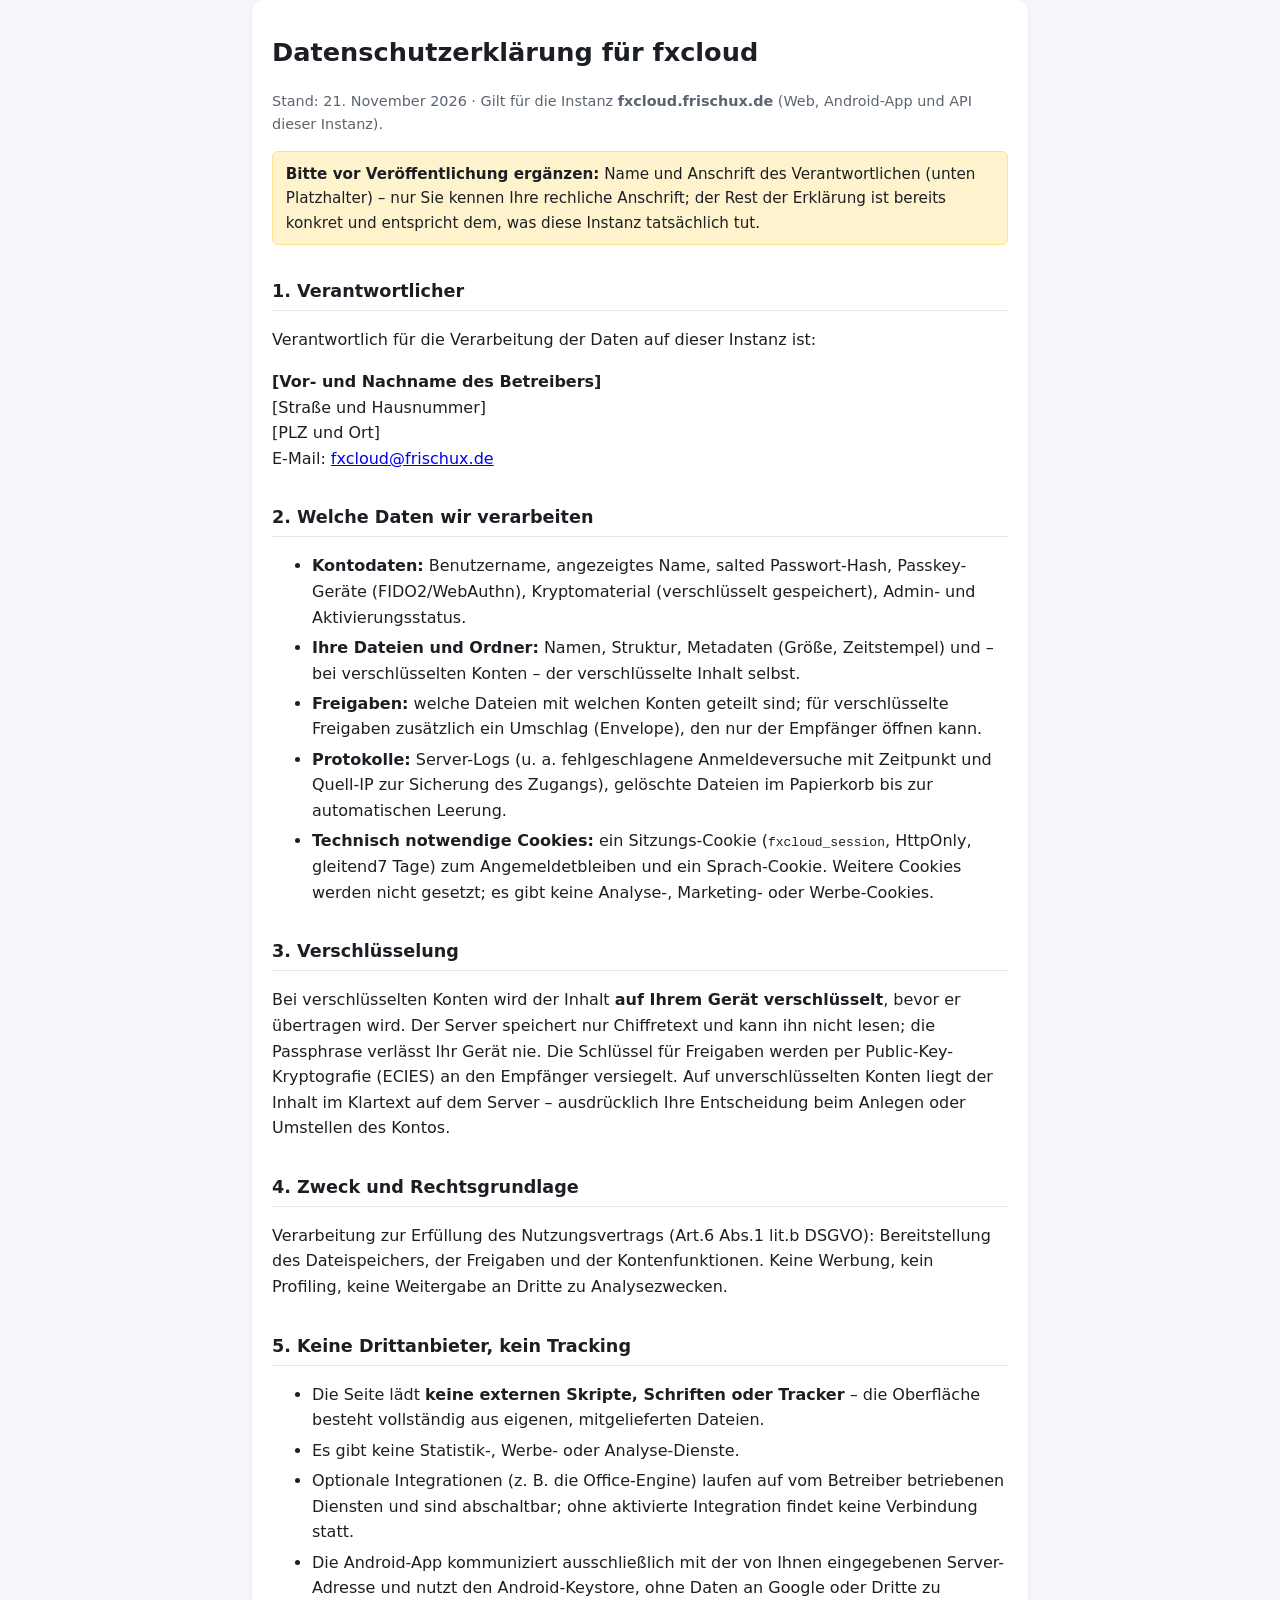
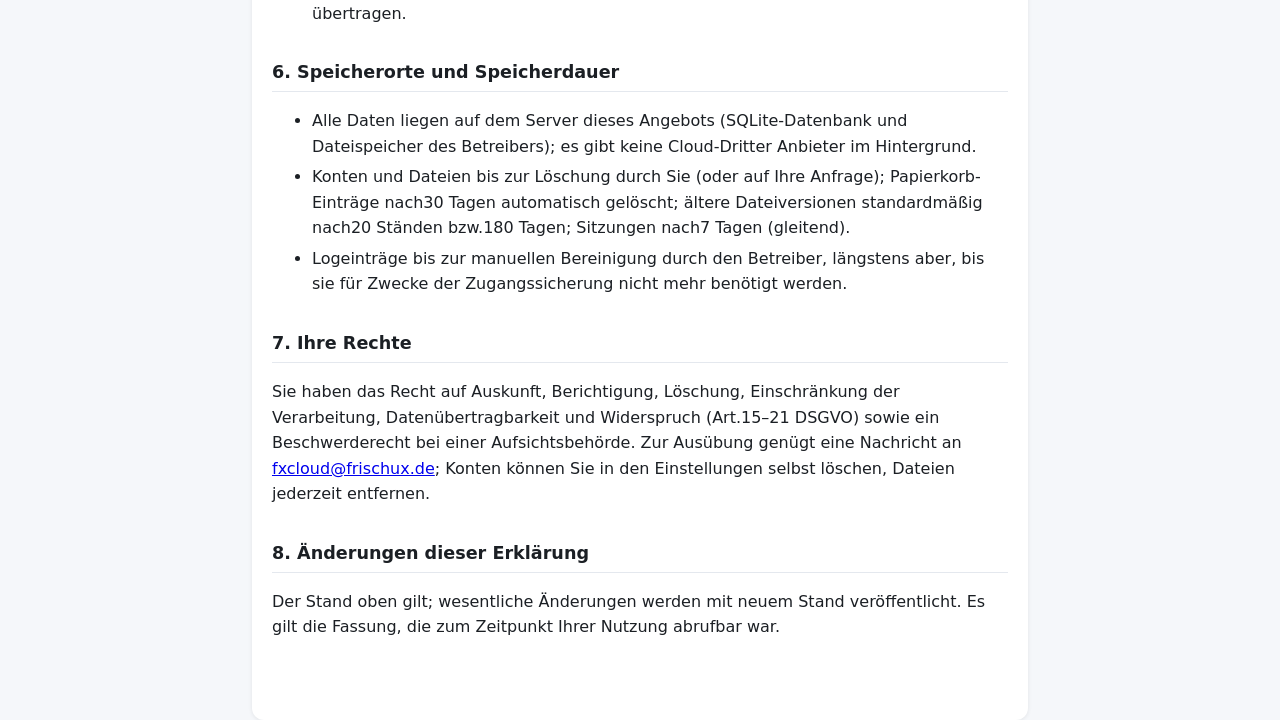
==== docs/index.html @ d1c523af "docs: privacy policy for the Play Console The store asks every app for a public privacy URL. The pag" ====
<!DOCTYPE html>
<html lang="de">
<head>
<meta charset="utf-8">
<meta name="viewport" content="width=device-width, initial-scale=1">
<title>Datenschutzerklärung - fxcloud</title>
<style>
  body { font-family: system-ui, -apple-system, "Segoe UI", Roboto, sans-serif;
         line-height: 1.6; color: #1b1f24; background: #f5f7fa; margin: 0; }
  main { max-width: 46rem; margin: 0 auto; padding: 2rem 1.25rem 4rem; background: #fff;
         border-radius: 12px; box-shadow: 0 1px 4px rgba(0,0,0,.08); }
  h1 { font-size: 1.6rem; margin-top: 0; }
  h2 { font-size: 1.1rem; margin-top: 2rem; border-bottom: 1px solid #e4e8ee;
       padding-bottom: .3rem; }
  .meta { color: #5b6470; font-size: .9rem; }
  .todo { background: #fff3cd; border: 1px solid #ffe08a; border-radius: 6px;
          padding: .6rem .8rem; font-size: .95rem; }
  li { margin: .3rem 0; }
</style>
</head>
<body>
<main>
  <h1>Datenschutzerklärung für fxcloud</h1>
  <p class="meta">Stand: 21. November 2026 · Gilt für die Instanz
     <strong>fxcloud.frischux.de</strong> (Web, Android-App und API dieser Instanz).</p>

  <p class="todo"><strong>Bitte vor Veröffentlichung ergänzen:</strong>
     Name und Anschrift des Verantwortlichen (unten Platzhalter) – nur Sie
     kennen Ihre rechliche Anschrift; der Rest der Erklärung ist bereits
     konkret und entspricht dem, was diese Instanz tatsächlich tut.</p>

  <h2>1. Verantwortlicher</h2>
  <p>Verantwortlich für die Verarbeitung der Daten auf dieser Instanz ist:</p>
  <p><strong>[Vor- und Nachname des Betreibers]</strong><br>
     [Straße und Hausnummer]<br>
     [PLZ und Ort]<br>
     E-Mail: <a href="mailto:fxcloud@frischux.de">fxcloud@frischux.de</a></p>

  <h2>2. Welche Daten wir verarbeiten</h2>
  <ul>
    <li><strong>Kontodaten:</strong> Benutzername, angezeigtes Name, salted
        Passwort-Hash, Passkey-Geräte (FIDO2/WebAuthn), Kryptomaterial
        (verschlüsselt gespeichert), Admin- und Aktivierungsstatus.</li>
    <li><strong>Ihre Dateien und Ordner:</strong> Namen, Struktur,
        Metadaten (Größe, Zeitstempel) und – bei verschlüsselten Konten –
        der verschlüsselte Inhalt selbst.</li>
    <li><strong>Freigaben:</strong> welche Dateien mit welchen Konten geteilt
        sind; für verschlüsselte Freigaben zusätzlich ein Umschlag
        (Envelope), den nur der Empfänger öffnen kann.</li>
    <li><strong>Protokolle:</strong> Server-Logs (u. a. fehlgeschlagene
        Anmeldeversuche mit Zeitpunkt und Quell-IP zur Sicherung des
        Zugangs), gelöschte Dateien im Papierkorb bis zur automatischen
        Leerung.</li>
    <li><strong>Technisch notwendige Cookies:</strong> ein Sitzungs-Cookie
        (<code>fxcloud_session</code>, HttpOnly, gleitend7 Tage) zum
        Angemeldetbleiben und ein Sprach-Cookie. Weitere Cookies werden
        nicht gesetzt; es gibt keine Analyse-, Marketing- oder
        Werbe-Cookies.</li>
  </ul>

  <h2>3. Verschlüsselung</h2>
  <p>Bei verschlüsselten Konten wird der Inhalt <strong>auf Ihrem Gerät
     verschlüsselt</strong>, bevor er übertragen wird. Der Server speichert
     nur Chiffretext und kann ihn nicht lesen; die Passphrase verlässt Ihr
     Gerät nie. Die Schlüssel für Freigaben werden per Public-Key-Kryptografie
     (ECIES) an den Empfänger versiegelt. Auf unverschlüsselten Konten liegt
     der Inhalt im Klartext auf dem Server – ausdrücklich Ihre Entscheidung
     beim Anlegen oder Umstellen des Kontos.</p>

  <h2>4. Zweck und Rechtsgrundlage</h2>
  <p>Verarbeitung zur Erfüllung des Nutzungsvertrags (Art.6 Abs.1 lit.b
     DSGVO): Bereitstellung des Dateispeichers, der Freigaben und der
     Kontenfunktionen. Keine Werbung, kein Profiling, keine Weitergabe an
     Dritte zu Analysezwecken.</p>

  <h2>5. Keine Drittanbieter, kein Tracking</h2>
  <ul>
    <li>Die Seite lädt <strong>keine externen Skripte, Schriften oder
        Tracker</strong> – die Oberfläche besteht vollständig aus eigenen,
        mitgelieferten Dateien.</li>
    <li>Es gibt keine Statistik-, Werbe- oder Analyse-Dienste.</li>
    <li>Optionale Integrationen (z. B. die Office-Engine) laufen auf vom
        Betreiber betriebenen Diensten und sind abschaltbar; ohne
        aktivierte Integration findet keine Verbindung statt.</li>
    <li>Die Android-App kommuniziert ausschließlich mit der von Ihnen
        eingegebenen Server-Adresse und nutzt den Android-Keystore, ohne
        Daten an Google oder Dritte zu übertragen.</li>
  </ul>

  <h2>6. Speicherorte und Speicherdauer</h2>
  <ul>
    <li>Alle Daten liegen auf dem Server dieses Angebots (SQLite-Datenbank
        und Dateispeicher des Betreibers); es gibt keine Cloud-Dritter
        Anbieter im Hintergrund.</li>
    <li>Konten und Dateien bis zur Löschung durch Sie (oder auf Ihre
        Anfrage); Papierkorb-Einträge nach30 Tagen automatisch gelöscht;
        ältere Dateiversionen standardmäßig nach20 Ständen bzw.180 Tagen;
        Sitzungen nach7 Tagen (gleitend).</li>
    <li>Logeinträge bis zur manuellen Bereinigung durch den Betreiber,
        längstens aber, bis sie für Zwecke der Zugangssicherung nicht mehr
        benötigt werden.</li>
  </ul>

  <h2>7. Ihre Rechte</h2>
  <p>Sie haben das Recht auf Auskunft, Berichtigung, Löschung,
     Einschränkung der Verarbeitung, Datenübertragbarkeit und Widerspruch
     (Art.15–21 DSGVO) sowie ein Beschwerderecht bei einer Aufsichtsbehörde.
     Zur Ausübung genügt eine Nachricht an
     <a href="mailto:fxcloud@frischux.de">fxcloud@frischux.de</a>;
     Konten können Sie in den Einstellungen selbst löschen, Dateien jederzeit
     entfernen.</p>

  <h2>8. Änderungen dieser Erklärung</h2>
  <p>Der Stand oben gilt; wesentliche Änderungen werden mit neuem Stand
     veröffentlicht. Es gilt die Fassung, die zum Zeitpunkt Ihrer Nutzung
     abrufbar war.</p>
</main>
</body>
</html>
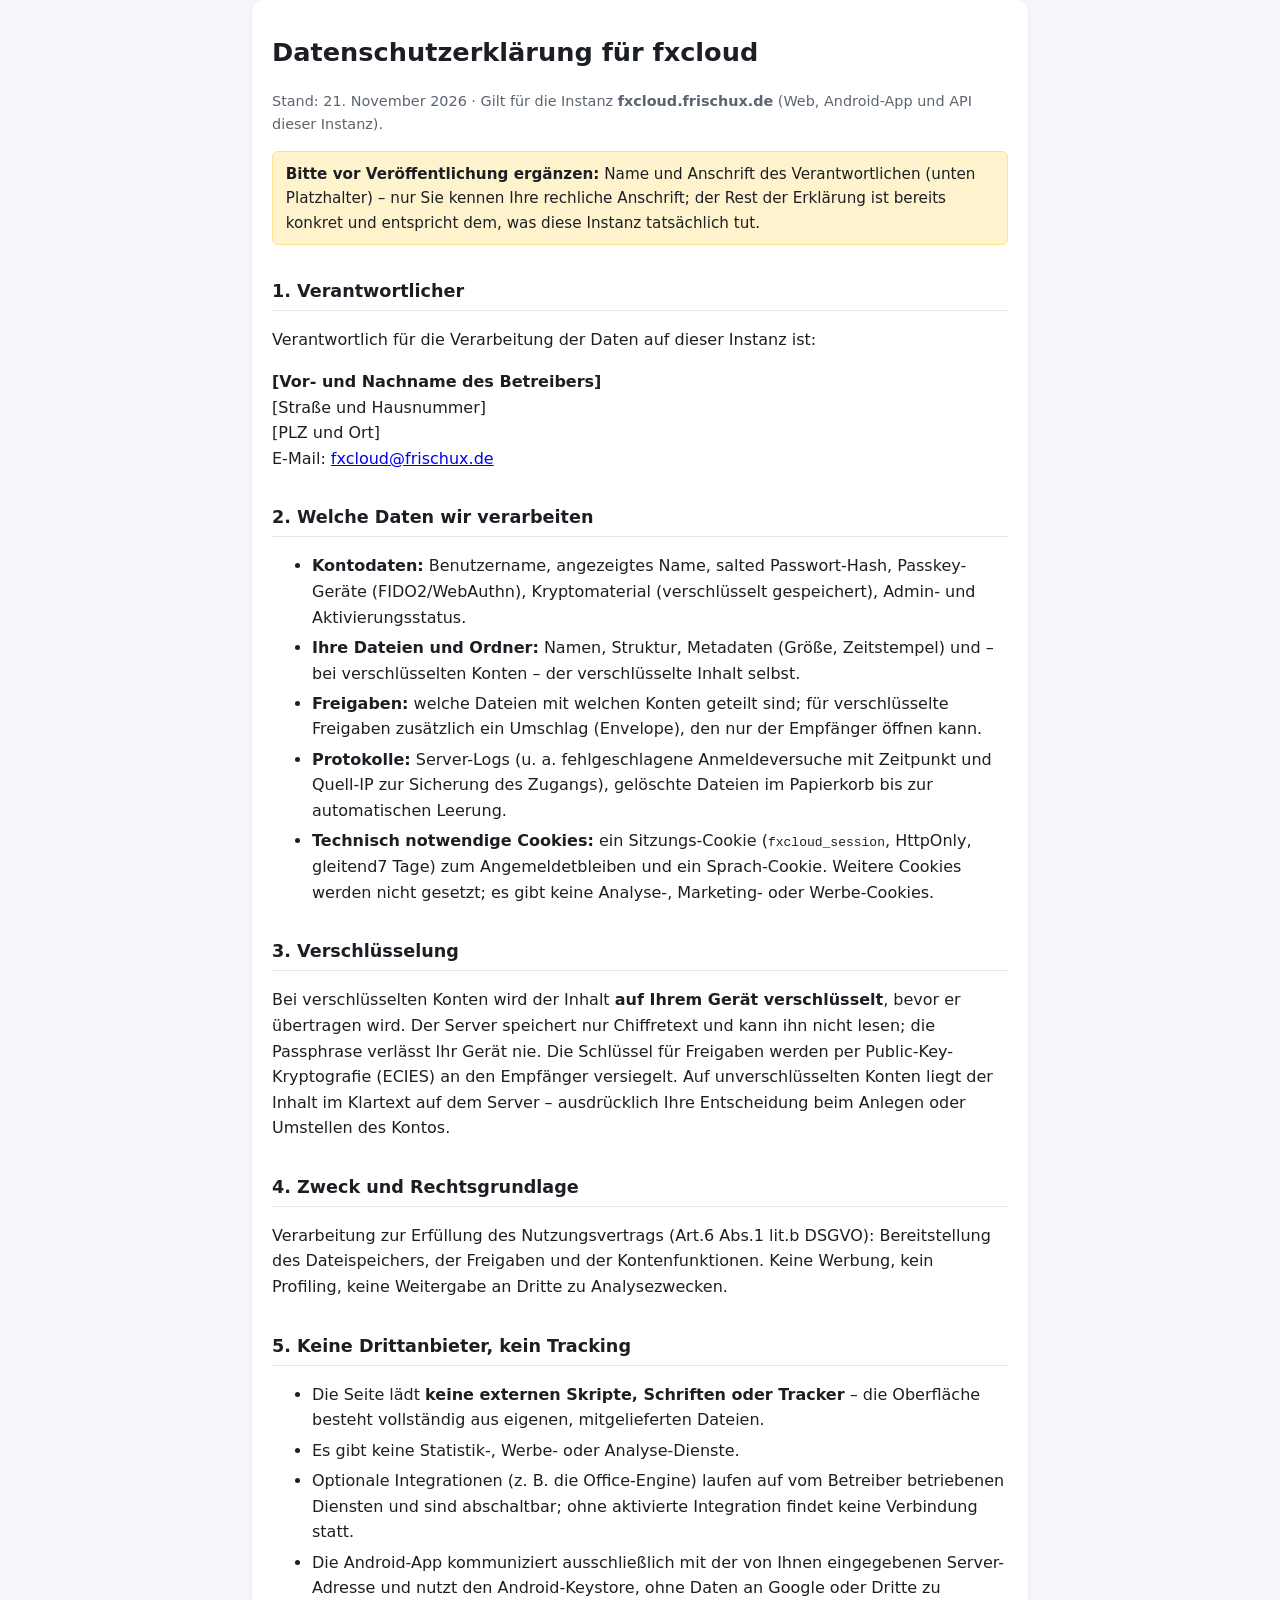
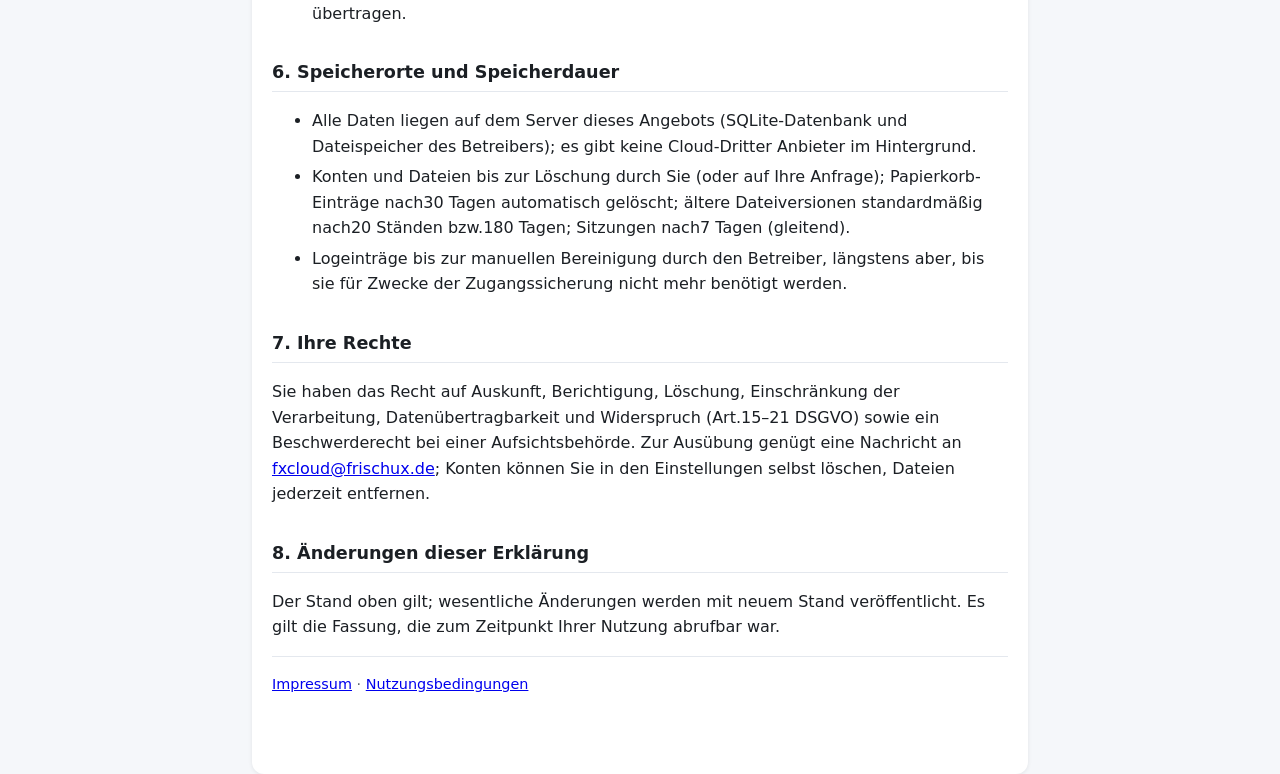
==== commit 1059e24d: "docs: imprint and terms of service (drafts for the store and the site) German law wants an imprint (" ====
--- a/docs/index.html
+++ b/docs/index.html
@@ -114,6 +114,10 @@
   <p>Der Stand oben gilt; wesentliche Änderungen werden mit neuem Stand
      veröffentlicht. Es gilt die Fassung, die zum Zeitpunkt Ihrer Nutzung
      abrufbar war.</p>
+
+  <p class="meta" style="border-top:1px solid #e4e8ee;padding-top:1rem">
+     <a href="impressum.html">Impressum</a> ·
+     <a href="terms.html">Nutzungsbedingungen</a></p>
 </main>
 </body>
 </html>
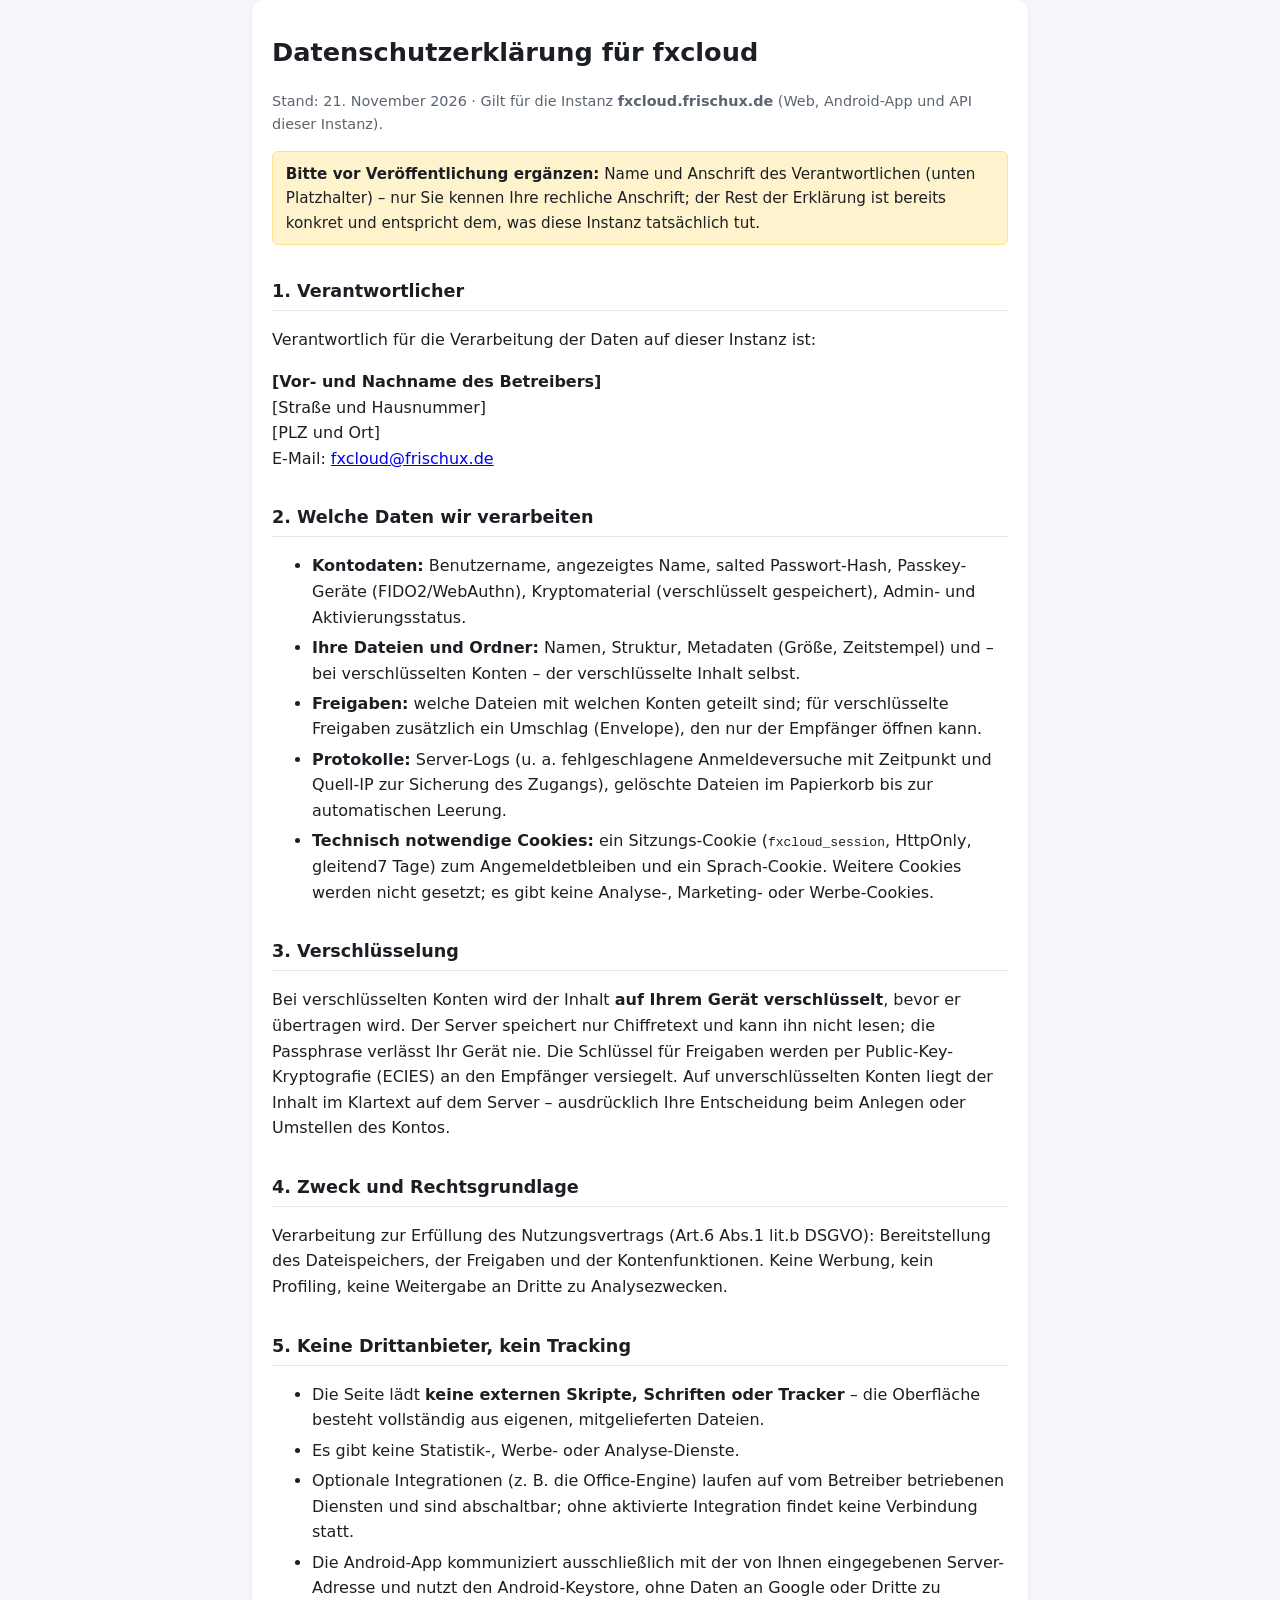
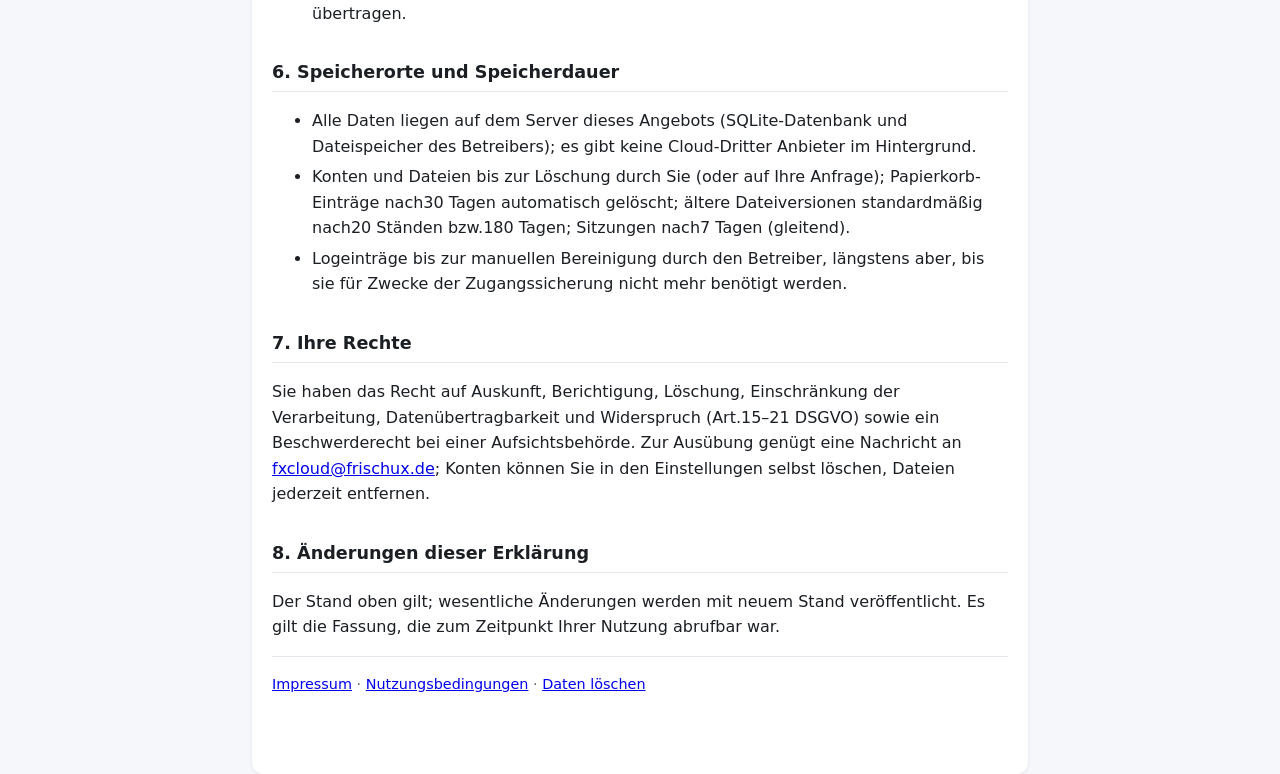
==== commit f49ccff4: "docs: data-deletion request page for the Play data-safety form The form wants a LINK, not an email a" ====
--- a/docs/index.html
+++ b/docs/index.html
@@ -117,7 +117,8 @@
 
   <p class="meta" style="border-top:1px solid #e4e8ee;padding-top:1rem">
      <a href="impressum.html">Impressum</a> ·
-     <a href="terms.html">Nutzungsbedingungen</a></p>
+     <a href="terms.html">Nutzungsbedingungen</a> ·
+     <a href="deletion.html">Daten löschen</a></p>
 </main>
 </body>
 </html>
